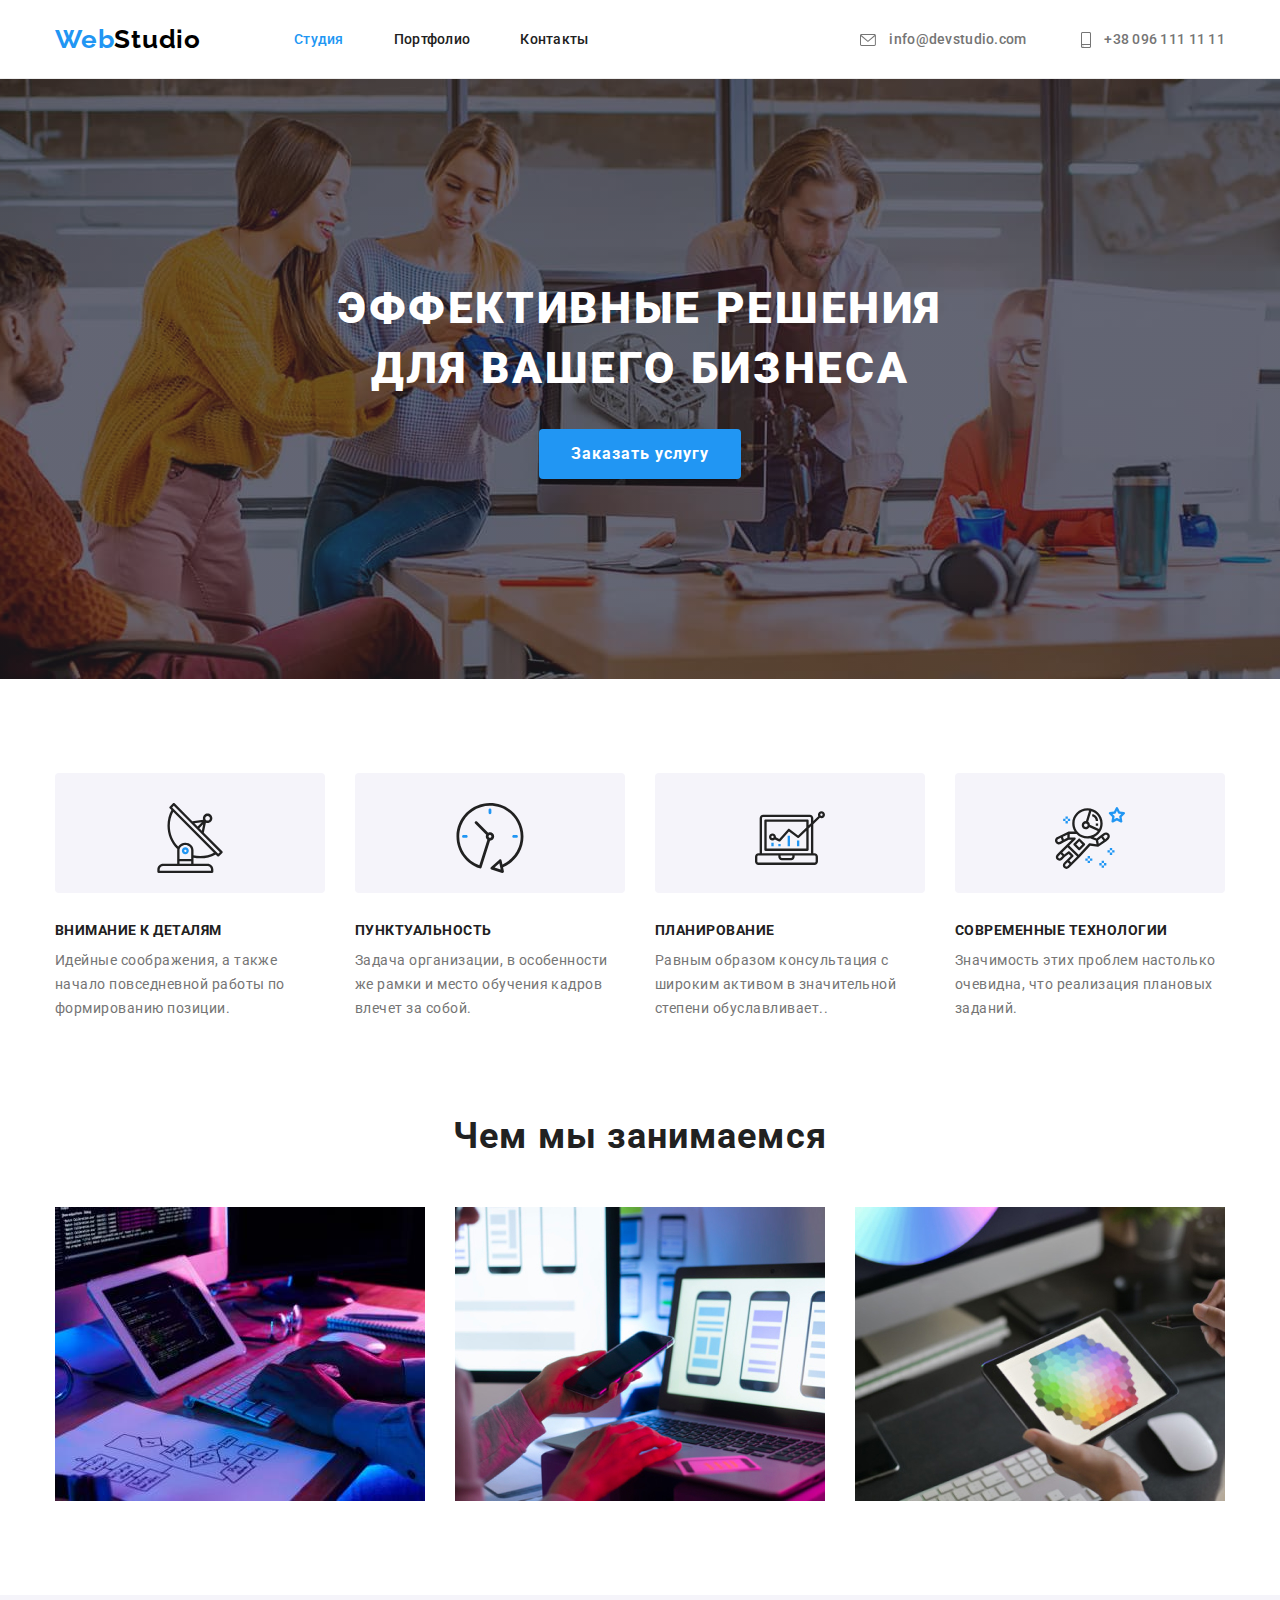
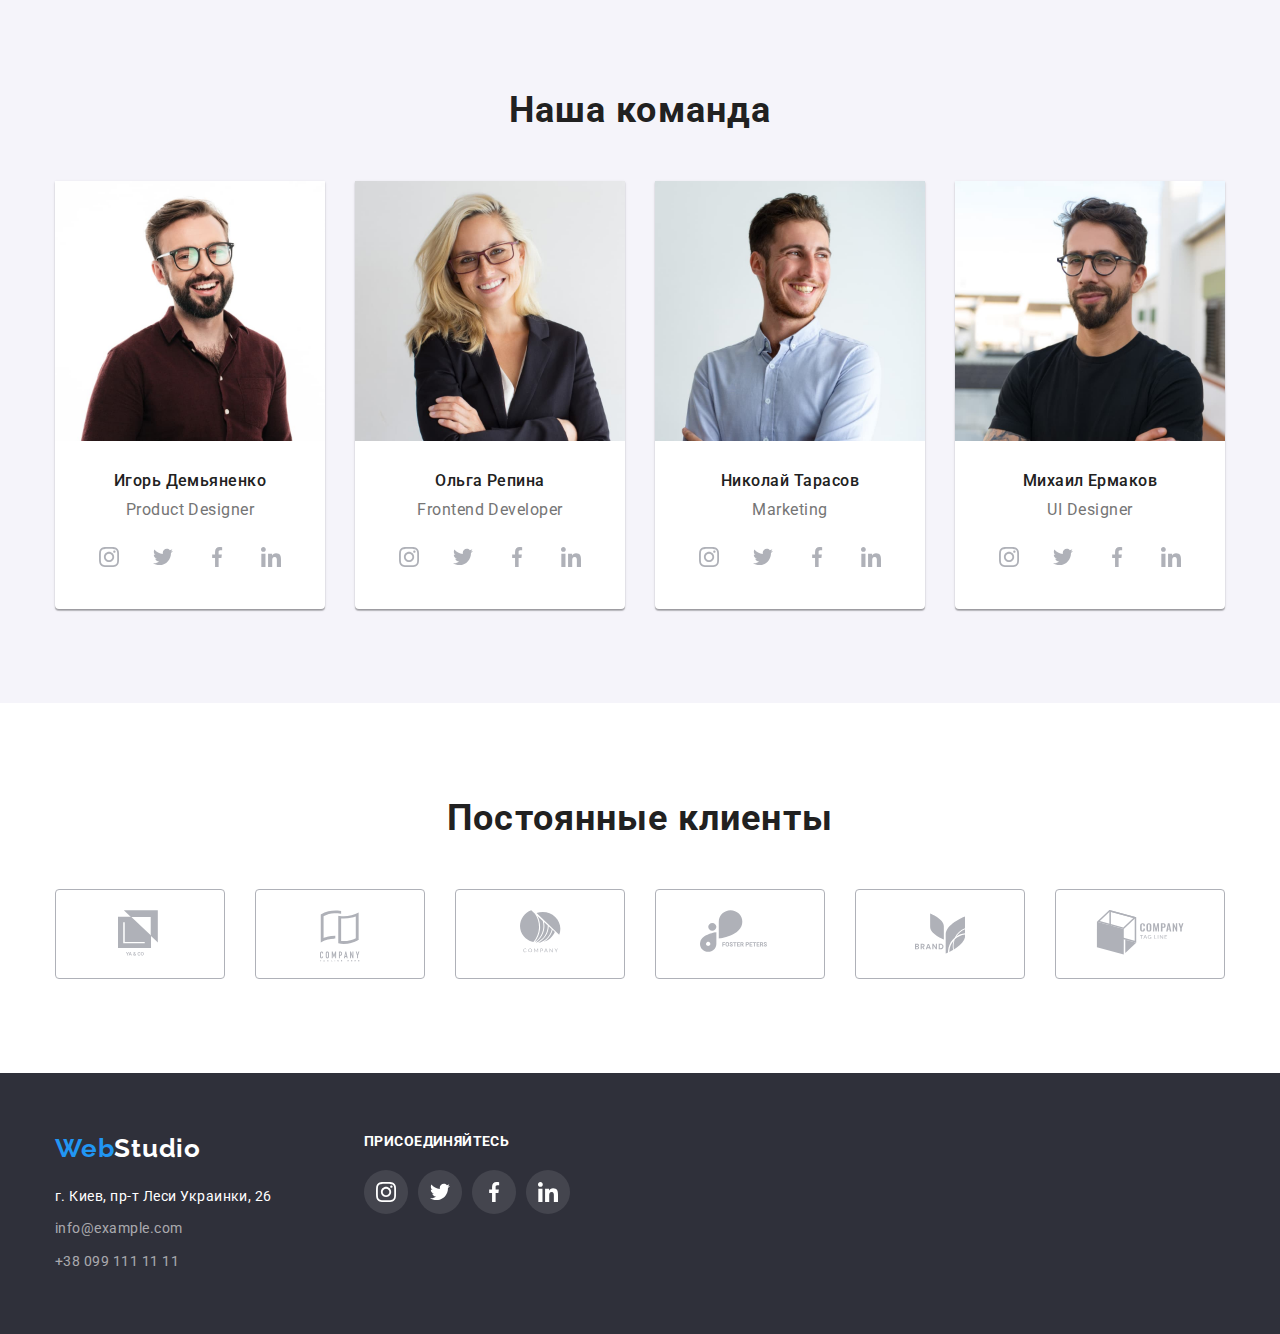
==== index.html @ de57fbbe "initial" ====
<!DOCTYPE html>
<html lang="ru">
<head>
    <meta charset="UTF-8">
    <meta http-equiv="X-UA-Compatible" content="IE=edge">
    <meta name="viewport" content="width=device-width, initial-scale=1.0">
    <title>WebStudio</title>
    <link rel="preconnect" href="https://fonts.gstatic.com">
    <link href="https://fonts.googleapis.com/css2?family=Raleway:wght@700&family=Roboto:wght@400;500;700;900&display=swap"
        rel="stylesheet">
    <link rel="stylesheet" href="https://cdnjs.cloudflare.com/ajax/libs/modern-normalize/1.0.0/modern-normalize.min.css">
    <link rel="stylesheet" href="./css/styles.css">
    
</head>
<body>
    <header class="header">
        <div class="main-nav container">
             <nav class="nav">
                <a href="./" class="logo"><span class="accent">Web</span>Studio</a>
                <ul class="navigation list">
                    <li class="item" ><a href="./" class="link current">Студия</a></li>
                    <li class="item" ><a href="./portfolio.html" class="link">Портфолио</a></li>
                    <li class="item" ><a href="#" class="link">Контакты</a></li>
                </ul>
            </nav>
            
            <div class="contacts-header">
                
                <a href="mailto:info@devstudio.com" class="link">
                    <svg class="icon" width="16" height="12">
                        <use href="./images/icons.svg#icon-envelope"></use>
                    </svg>
                                    
                   info@devstudio.com</a>
                <a href="tel:+380961111111" class="link">
                    <svg class="icon" width = "10" height = "16"><use href="./images/icons.svg#icon-smartphone"></use></svg>
                     +38 096 111 11 11</a>
            </div>
        </div>
        
        
    </header>
    <main>
        <!-- Секция hero -->
        <section class="section section-hero">
            
                <div class="hero-inner">
                    <h1 class="title">Эффективные решения для вашего бизнеса</h1>
                    <button type="button" class="button button-hero">Заказать услугу</button>
                </div>
            
            
        </section>

        <!-- Секция "чем мы занимаемся" -->
        <section class="section">
            <div class="container">
                <ul class="features list">
                    <li class="features-item">
                        <div class="features-icon-container">
                            <svg class="icon" width="70" height="70">
                                <use href="./images/icons.svg#icon-antenna"></use>
                            </svg>
                        </div>
                        <h3 class="features-title">Внимание к деталям</h3>
                        <p class="features-description">Идейные соображения, а также начало повседневной работы по формированию позиции.
                        </p>
                    </li>
                    <li class="features-item">
                        <div class="features-icon-container">
                            <svg class="icon" width="70" height="70">
                                <use href="./images/icons.svg#icon-clock"></use>
                            </svg>
                        </div>
                        <h3 class="features-title">Пунктуальность</h3>
                        <p class="features-description">Задача организации, в особенности же рамки и место обучения кадров влечет за
                            собой.</p>
                    </li>
                    <li class="features-item">
                        <div class="features-icon-container">
                            <svg class="icon" width="70" height="70">
                                <use href="./images/icons.svg#icon-diagram"></use>
                            </svg>
                        </div>
                        <h3 class="features-title">Планирование</h3>
                        <p class="features-description">Равным образом консультация с широким активом в значительной степени
                            обуславливает..</p>
                    </li>
                    <li class="features-item">
                        <div class="features-icon-container">
                            <svg class="icon" width="70" height="70">
                                <use href="./images/icons.svg#icon-astronaut"></use>
                            </svg>
                        </div>
                        <h3 class="features-title">Современные технологии</h3>
                        <p class="features-description">Значимость этих проблем настолько очевидна, что реализация плановых заданий.</p>
                    </li>
                </ul>
                <h2 class="section-title">Чем мы занимаемся</h2>
                <ul class="features-images list">
                    <li class="item"><img src="./images/about_img_01.jpg" alt="программирование" width="370"></li>
                    <li class="item"><img src="./images/about_img_02.jpg" alt="мобильные приложения" width="370"></li>
                    <li class="item"><img src="./images/about_img_03.jpg" alt="дизайн" width="370"></li>
                </ul>
            </div> <!-- /container -->
            
        </section>

        <!-- Наша команда -->
        <section class="section section-team">
            <div class="container">
                <h2 class="section-title">Наша команда</h2>
                <ul class="employee-cards list">
                    <li class="employee-cards-item">                 
                            <img src="./images/employee_demchenko_igor.jpg" alt="сотрудник Демченко Игорь" width="270">
                            <div class="employee-content">
                                <h3 class="employee-name">Игорь Демьяненко</h3>
                                <p class="employee-position">Product Designer</p>
                                <ul class="socilal-links list">
                                    <li class="social-links-item"><a href="" target="_blank" rel="noopenner noreferrer nofollow" class="social link">
                                        <svg class="icon" width="20" height="20">
                                            <use href="./images/icons.svg#icon-instagram"></use>
                                        </svg>
                                    </a></li>
                                    <li class="social-links-item"><a href="" target="_blank" rel="noopenner noreferrer nofollow" class="social link">
                                        <svg class="icon" width="20" height="20">
                                            <use href="./images/icons.svg#icon-twitter"></use>
                                        </svg>
                                    </a></li>
                                    <li class="social-links-item"><a href="" target="_blank" rel="noopenner noreferrer nofollow" class="social link">
                                        <svg class="icon" width="20" height="20">
                                            <use href="./images/icons.svg#icon-facebook"></use>
                                        </svg>
                                    </a></li>
                                    <li class="social-links-item"><a href="" target="_blank" rel="noopenner noreferrer nofollow" class="social link">
                                        <svg class="icon" width="20" height="20">
                                            <use href="./images/icons.svg#icon-linkedin"></use>
                                        </svg>
                                    </a></li>
                                </ul>
                            </div>
                            
                        
                       
                    </li>
                    <li class="employee-cards-item">
                        <img src="./images/employee_repina_olga.jpg" alt="сотрудник Ольга Репина" width="270">
                        <div class="employee-content">
                            <h3 class="employee-name">Ольга Репина</h3>
                            <p class="employee-position">Frontend Developer</p>
                            <ul class="socilal-links list">
                                <li class="social-links-item"><a href="" target="_blank" rel="noopenner noreferrer nofollow" class="social link">
                                        <svg class="icon" width="20" height="20">
                                            <use href="./images/icons.svg#icon-instagram"></use>
                                        </svg>
                                    </a></li>
                                <li class="social-links-item"><a href="" target="_blank" rel="noopenner noreferrer nofollow" class="social link">
                                        <svg class="icon" width="20" height="20">
                                            <use href="./images/icons.svg#icon-twitter"></use>
                                        </svg>
                                    </a></li>
                                <li class="social-links-item"><a href="" target="_blank" rel="noopenner noreferrer nofollow" class="social link">
                                        <svg class="icon" width="20" height="20">
                                            <use href="./images/icons.svg#icon-facebook"></use>
                                        </svg>
                                    </a></li>
                                <li class="social-links-item"><a href="" target="_blank" rel="noopenner noreferrer nofollow" class="social link">
                                        <svg class="icon" width="20" height="20">
                                            <use href="./images/icons.svg#icon-linkedin"></use>
                                        </svg>
                                    </a></li>
                            </ul>
                        </div>
                    </li>
                    <li class="employee-cards-item">
                        <img src="./images/employee_tarasov_nikolay.jpg" alt="сотрудник Николай Тарасов" width="270">
                        <div class="employee-content">
                            <h3 class="employee-name">Николай Тарасов</h3>
                            <p class="employee-position">Marketing</p>
                            <ul class="socilal-links list">
                                <li class="social-links-item"><a href="" target="_blank" rel="noopenner noreferrer nofollow" class="social link">
                                        <svg class="icon" width="20" height="20">
                                            <use href="./images/icons.svg#icon-instagram"></use>
                                        </svg>
                                    </a></li>
                                <li class="social-links-item"><a href="" target="_blank" rel="noopenner noreferrer nofollow" class="social link">
                                        <svg class="icon" width="20" height="20">
                                            <use href="./images/icons.svg#icon-twitter"></use>
                                        </svg>
                                    </a></li>
                                <li class="social-links-item"><a href="" target="_blank" rel="noopenner noreferrer nofollow" class="social link">
                                        <svg class="icon" width="20" height="20">
                                            <use href="./images/icons.svg#icon-facebook"></use>
                                        </svg>
                                    </a></li>
                                <li class="social-links-item"><a href="" target="_blank" rel="noopenner noreferrer nofollow" class="social link">
                                        <svg class="icon" width="20" height="20">
                                            <use href="./images/icons.svg#icon-linkedin"></use>
                                        </svg>
                                    </a></li>
                            </ul>
                        </div>
                    </li>
                    <li class="employee-cards-item">
                        <img src="./images/employee_ermakov_mihail.jpg" alt="сотрудник Михаил Ермаков" width="270">
                        <div class="employee-content">
                            <h3 class="employee-name">Михаил Ермаков</h3>
                            <p class="employee-position">UI Designer</p>
                            <ul class="socilal-links list">
                                <li class="social-links-item"><a href="" target="_blank" rel="noopenner noreferrer nofollow" class="social link">
                                        <svg class="icon" width="20" height="20">
                                            <use href="./images/icons.svg#icon-instagram"></use>
                                        </svg>
                                    </a></li>
                                <li class="social-links-item"><a href="" target="_blank" rel="noopenner noreferrer nofollow" class="social link">
                                        <svg class="icon" width="20" height="20">
                                            <use href="./images/icons.svg#icon-twitter"></use>
                                        </svg>
                                    </a></li>
                                <li class="social-links-item"><a href="" target="_blank" rel="noopenner noreferrer nofollow" class="social link">
                                        <svg class="icon" width="20" height="20">
                                            <use href="./images/icons.svg#icon-facebook"></use>
                                        </svg>
                                    </a></li>
                                <li class="social-links-item"><a href="" target="_blank" rel="noopenner noreferrer nofollow" class="social link">
                                        <svg class="icon" width="20" height="20">
                                            <use href="./images/icons.svg#icon-linkedin"></use>
                                        </svg>
                                    </a></li>
                            </ul>
                        </div>
                    </li>
                </ul>
            </div>
            
        </section>
        <!-- Постоянные клиенты -->
        <section class="section">
            <div class="container">
                <h2 class="section-title">Постоянные клиенты</h2>
                <ul class="clients list">
                    <li class="item"><a href="" target="_blank" rel="noopenner noreferrer nofollow" class="client-link link">
                        <svg class="icon" width="44" height="49">
                            <use href="./images/icons.svg#icon-logo-1"></use>
                        </svg>
                    </a>
                    </li>
                    <li class="item"><a href="" target="_blank" rel="noopenner noreferrer nofollow" class="client-link link">
                        <svg class="icon" width="40" height="52">
                            <use href="./images/icons.svg#icon-logo-2"></use>
                        </svg>
                    </a></li>
                    <li class="item"><a href="" target="_blank" rel="noopenner noreferrer nofollow" class="client-link link">
                        <svg class="icon" width="41" height="43">
                            <use href="./images/icons.svg#icon-logo-3"></use>
                        </svg>
                    </a></li>
                    <li class="item"><a href="" target="_blank" rel="noopenner noreferrer nofollow" class="client-link link">
                        <svg class="icon" width="80" height="43">
                            <use href="./images/icons.svg#icon-logo-4"></use>
                        </svg>
                    </a></li>
                    <li class="item"><a href="" target="_blank" rel="noopenner noreferrer nofollow" class="client-link link">
                        <svg class="icon" width="50" height="47">
                            <use href="./images/icons.svg#icon-logo-5 "></use>
                        </svg>
                    </a></li>
                    <li class="item"><a href="" target="_blank" rel="noopenner noreferrer nofollow" class="client-link link">
                        <svg class="icon" width="89" height="45">
                            <use href="./images/icons.svg#icon-logo-6"></use>
                        </svg>
                    </a></li>
                </ul>

            </div>
        </section>
    </main>
    <!-- Footer -->
    <footer class="footer">
        <div class="footer-container container">
            <div>
                <a href="./" class="logo inverse"><span class="accent">Web</span>Studio</a>
                <address class="address">
                    <a href="https://goo.gl/maps/Cqjtd7NMXMsjPBQS7" class="map-link" target="_blank"
                        rel="noopener norefferer nofollow">г. Киев, пр-т Леси Украинки, 26</a>
                    <ul class="address-items list">
                        <li><a href="mailto:info@example.com" class="link">info@example.com</a></li>
                        <li><a href="tel:+380991111111" class="link">+38 099 111 11 11</a></li>
                    </ul>                
                </address>
           </div>
           <div class="follow-footer">
               <p>присоединяйтесь</p>
            <ul class="socilal-links list">
                <li class="social-links-item"><a href="" target="_blank" rel="noopenner noreferrer nofollow" class="social link footer-link">
                        <svg class="icon" width="20" height="20">
                            <use href="./images/icons.svg#icon-instagram"></use>
                        </svg>
                    </a></li>
                <li class="social-links-item"><a href="" target="_blank" rel="noopenner noreferrer nofollow" class="social link footer-link">
                        <svg class="icon" width="20" height="20">
                            <use href="./images/icons.svg#icon-twitter"></use>
                        </svg>
                    </a></li>
                <li class="social-links-item"><a href="" target="_blank" rel="noopenner noreferrer nofollow" class="social link footer-link ">
                        <svg class="icon" width="20" height="20">
                            <use href="./images/icons.svg#icon-facebook"></use>
                        </svg>
                    </a></li>
                <li class="social-links-item"><a href="" target="_blank" rel="noopenner noreferrer nofollow" class="social link footer-link">
                        <svg class="icon" width="20" height="20">
                            <use href="./images/icons.svg#icon-linkedin"></use>
                        </svg>
                    </a></li>
            </ul>
           </div>
            
        </div>
        
    </footer>
</body>
</html>
---- css/styles.css ----
/* черный в заголовках #212121
текст параграф #757575
акцент #2196F3 */
:root {
  --text-color: #757575;
  --accent-color: #2196f3;
  --title-color: #212121;
  --light-bg-color: #f5f4fa;
  --dark-bg-color: #2f303a;
}
body {
  font-family: 'Roboto', sans-serif;
  font-style: normal;
  font-size: 16px;
  color: var(--text-color);
  letter-spacing: 0.03em;
}
h1,
h2,
h3,
h4,
h5,
h6,
p {
  margin: 0;
  padding: 0;
}
img{
  display: block;
  max-width: 100%;
  height: auto;
}

.visually-hidden {
  position: absolute !important;
  clip: rect(1px 1px 1px 1px);
  clip: rect(1px, 1px, 1px, 1px);
  padding: 0 !important;
  border: 0 !important;
  height: 1px !important;
  width: 1px !important;
  overflow: hidden;
}
.section {
  padding-top: 94px;
  padding-bottom: 94px;

  /* outline: 1px solid tomato; */
}
.container {
  width: 1200px;
  margin: 0 auto;
  padding-left: 15px;
  padding-right: 15px;
}
.list {
  list-style: none;
  margin: 0;
  padding: 0;
}
.link {
  text-decoration: none;
  color: inherit;
}
.icon {
  fill: currentColor;
  display: block;
}
.button {
  border: 0px;
  border-radius: 4px;
  padding: 6px 22px;
  font-family: 'Roboto', sans-serif;
  font-weight: 500;
  font-size: 16px;
  line-height: 1.62;
  color: var(--title-color);
  background-color: #f5f4fa;

  cursor: pointer;
}
.button.primary {
  color: #fff;
  background-color: var(--accent-color);
  box-shadow: 0px 3px 1px rgba(0, 0, 0, 0.1), 0px 1px 2px rgba(0, 0, 0, 0.08), 0px 2px 2px rgba(0, 0, 0, 0.12);
}

.button:hover,
.button:focus {
  color: #fff;
  background-color: var(--accent-color);
}

/* Header */
.header {
  border-bottom: 1px solid #ececec;
}
.nav {
  display: flex;
}
.logo {
  margin-right: 93px;
  font-family: 'Raleway', sans-serif;
  font-weight: 700;
  font-size: 26px;
  line-height: 1.19;
  letter-spacing: 0.03em;
  text-decoration: none;
  color: #000000;
}
.logo.inverse{
  color: #fff;
}

.logo .accent {
  color: var(--accent-color);
}
.main-nav {
  display: flex;
  justify-content: space-between;
  align-items: center;
}
.navigation,
.nav {
  display: flex;
  align-items: center;
}
.navigation .item:not(:last-child) {
  margin-right: 50px;
}

.navigation .link {
  display: block;
  padding-top: 32px;
  padding-bottom: 32px;

  font-weight: 500;
  font-size: 14px;
  line-height: 1;
  letter-spacing: 0.02em;
  color: var(--title-color);
}

.navigation .link:hover,
.navigation .link:focus,
.navigation .link.current {
  color: var(--accent-color);
}

.contacts-header .link {
  display: inline-block;
  font-weight: 500;
  font-size: 14px;
  line-height: 1.14;
  letter-spacing: 0.02em;
  text-decoration: none;
  color: var(--text-color);
}
.contacts-header {
  margin-left: auto;
}
.contacts-header .link:hover,
.contacts-header .link:focus {
  color: var(--accent-color);
}
.contacts-header .icon {
  margin-right: 10px;
  display: inline-block;
  vertical-align: middle;
  fill: currentColor;
    
}
.contacts-header .link + .link {
  margin-left: 50px;
}
/* section */
.section-title {
  font-weight: 700;
  font-size: 36px;
  line-height: 1.17;
  text-align: center;
  letter-spacing: 0.03em;
  color: var(--title-color);
  margin-bottom: 50px;
}
/* Hero */
.section-hero {
  margin-left: auto;
  margin-right: auto;
  padding-top: 200px;
  max-width: 1600px;
  height: 600px;
  background-image: linear-gradient(rgba(47, 48, 58, 0.4), rgba(47, 48, 58, 0.4)),
  url(../images/hero_background.jpg);
  
  background-position: center;
  background-repeat: no-repeat;
  background-size: cover;
  /* background-color: var(--dark-bg-color); */
}

.hero-inner {
  margin: 0 auto;
  max-width: 696px;
  text-align: center;
}
.section-hero .title {
  font-weight: 900;
  font-size: 44px;
  line-height: 1.36;
  text-align: center;
  letter-spacing: 0.06em;
  text-transform: uppercase;
  color: #fff;
  margin-bottom: 30px;
}

.button-hero {
  padding: 10px 32px;
  font-family: 'Roboto', sans-serif;
  font-weight: 700;
  font-size: 16px;
  line-height: 1.87;
  letter-spacing: 0.06em;
  color: #fff;
  background-color: var(--accent-color);
  box-shadow: 0px 4px 4px rgba(0, 0, 0, 0.15);
  cursor: pointer;
}
.button-hero:hover,
.button-hero:focus {
  background-color: #188ce8;
}

/* Секция "чем мы занимаемся" */
.features {
  display: flex;
  margin-bottom: 94px;
}
.features-item {
  flex-basis: calc((100% - 3 * 30px) / 3);
}
.features-item:not(:last-child) {
  margin-right: 30px;
}

.features-icon-container{
 padding-top: 30px;
 margin-bottom: 30px;
 width: 100%;
 height: 120px;
 text-align: center;
 background-position: center;
 background-color: var(--light-bg-color);
 border-radius: 4px;
}
.features-icon-container .icon{
  margin: 0 auto;
}
.features-title {
  margin-bottom: 10px;
  font-weight: 700;
  font-size: 14px;
  line-height: 1.14;
  text-transform: uppercase;
  color: var(--title-color);
}

.features-description {
  font-size: 14px;
  line-height: 1.71;
}

.features-images {
  display: flex;
}
.features-images .item {
  margin-right: 30px;
}
.features-images .item:nth-child(3n) {
  margin-right: 0px;
}

/* Наша команда */
.section-team {
  background-color: var(--light-bg-color);
}
.employee-cards {
  display: flex;
  justify-content: space-between;
}
.employee-cards-item {
  flex-basis: 270px;  
  text-align: center;
  background-color: #fff;
  box-shadow: 0px 1px 3px rgba(0, 0, 0, 0.12), 0px 1px 1px rgba(0, 0, 0, 0.14), 0px 2px 1px rgba(0, 0, 0, 0.2);
  border-radius: 0px 0px 4px 4px;

}
.employee-content{
  padding: 30px 32px;

}
.employee-name {
margin-bottom: 10px;
  font-weight: 500;
  font-size: 16px;
  line-height: 1.19;
  color: var(--title-color);
}
.employee-position {
  line-height: 1.19;
  margin-bottom: 16px;

}
.socilal-links {
  display: flex;
  
}
.social-links-item:not(:last-child){
  margin-right: 10px;
}
.social.link {
  display: block;
  padding: 12px;
  border-radius: 50%;
  color: #AFB1B8;
  background-color: #fff;
}
.social.link:hover,
.social.link:focus{
  color: #fff;
  background-color: var(--accent-color);

}
/* Clients */

.clients.list{
  display: flex;
  flex-wrap: wrap;
}
.clients .item {
  flex-basis: calc((100% - 6 * 30px) / 6);
}
.clients .item:not(:last-child){
  margin-right: 30px;
}
.client-link {
  
  display: block;
  width: 170px;
  height: 90px;
  padding-top: 20px;
  color: #AFB1B8;
  border-color: #AFB1B8;
  border: 1px solid #AFB1B8;
  border-radius: 4px;
}
.client-link:focus,
.client-link:hover{
  color: var(--accent-color);
  border-color: var(--accent-color);
}
.client-link .icon {
  margin: 0 auto;
}
/* footer */
.footer {
  background-color: var(--dark-bg-color);
  padding-top: 60px;
  padding-bottom: 60px;
}
.footer-container{
display: flex;
}


.map-link {
  font-size: 14px;
  line-height: 24px;
  color: #fff;
  text-decoration: none;
}
.map-link:hover,
.map-link:focus {
  color: var(--accent-color);
}
.address {
  margin-top: 20px;
  font-style: normal;
}
.address-items>li {
  margin-top: 9px;
}
.address-items .link {
  font-size: 14px;
  line-height: 1.71;
  color: rgba(255, 255, 255, 0.6);
}
.address-items .link:hover,
.address-items .link:focus {
  color: var(--accent-color);
}

.follow-footer{
  margin-left: 70px;
  font-weight: 700;
  font-size: 14px;
  line-height: 1.17;
  letter-spacing: 0.03em;

  color: #fff;
  text-transform: uppercase;
}
.follow-footer > p{
  margin-bottom: 20px;
}

.social.link.footer-link {
 
  color: #fff;
  background-color: rgba(255, 255, 255, 0.1);
}
.social.link.footer-link:hover,
.social.link.footer-link:focus{
  color: #fff;
  background-color: var(--accent-color);
}
/* Portfolio */

.portfolio-filter {
  display: flex;
  justify-content: center;
  margin-bottom: 56px;  
}
.portfolio-filter .item + .item {
  margin-left: 8px;
}
.portfolio-link:hover,
.portfolio-link:focus {
  box-shadow: 0px 1px 1px rgba(0, 0, 0, 0.12), 0px 4px 4px rgba(0, 0, 0, 0.06), 1px 4px 6px rgba(0, 0, 0, 0.16);

}
.portfolio-cards {
  display: flex;
  flex-wrap: wrap;
  margin-left: -30px;
  margin-top: -30px;

  
}
.portfolio-cards .item {
  width: calc((100% - 90px) / 3);
  margin-left: 30px;
  margin-top: 30px;  
}
.portfolio-cards .link {
  display: block;
}

.portfolio-cards img {
  display: block;
  max-width: 100%;
  height: auto;
} 
.portfolio-cards .content {
  padding: 20px 24px;
  
  border-right: 1px solid #eeeeee;
  border-bottom: 1px solid #eeeeee;
  border-left: 1px solid #eeeeee;
}
.portfolio-cards .title {
  font-weight: 700;
  font-size: 18px;
  line-height: 2;
  color: var(--title-color);
  margin-bottom: 4px;
}

.portfolio-cards .decription {
  font-size: 16px;
  line-height: 1.87;
}
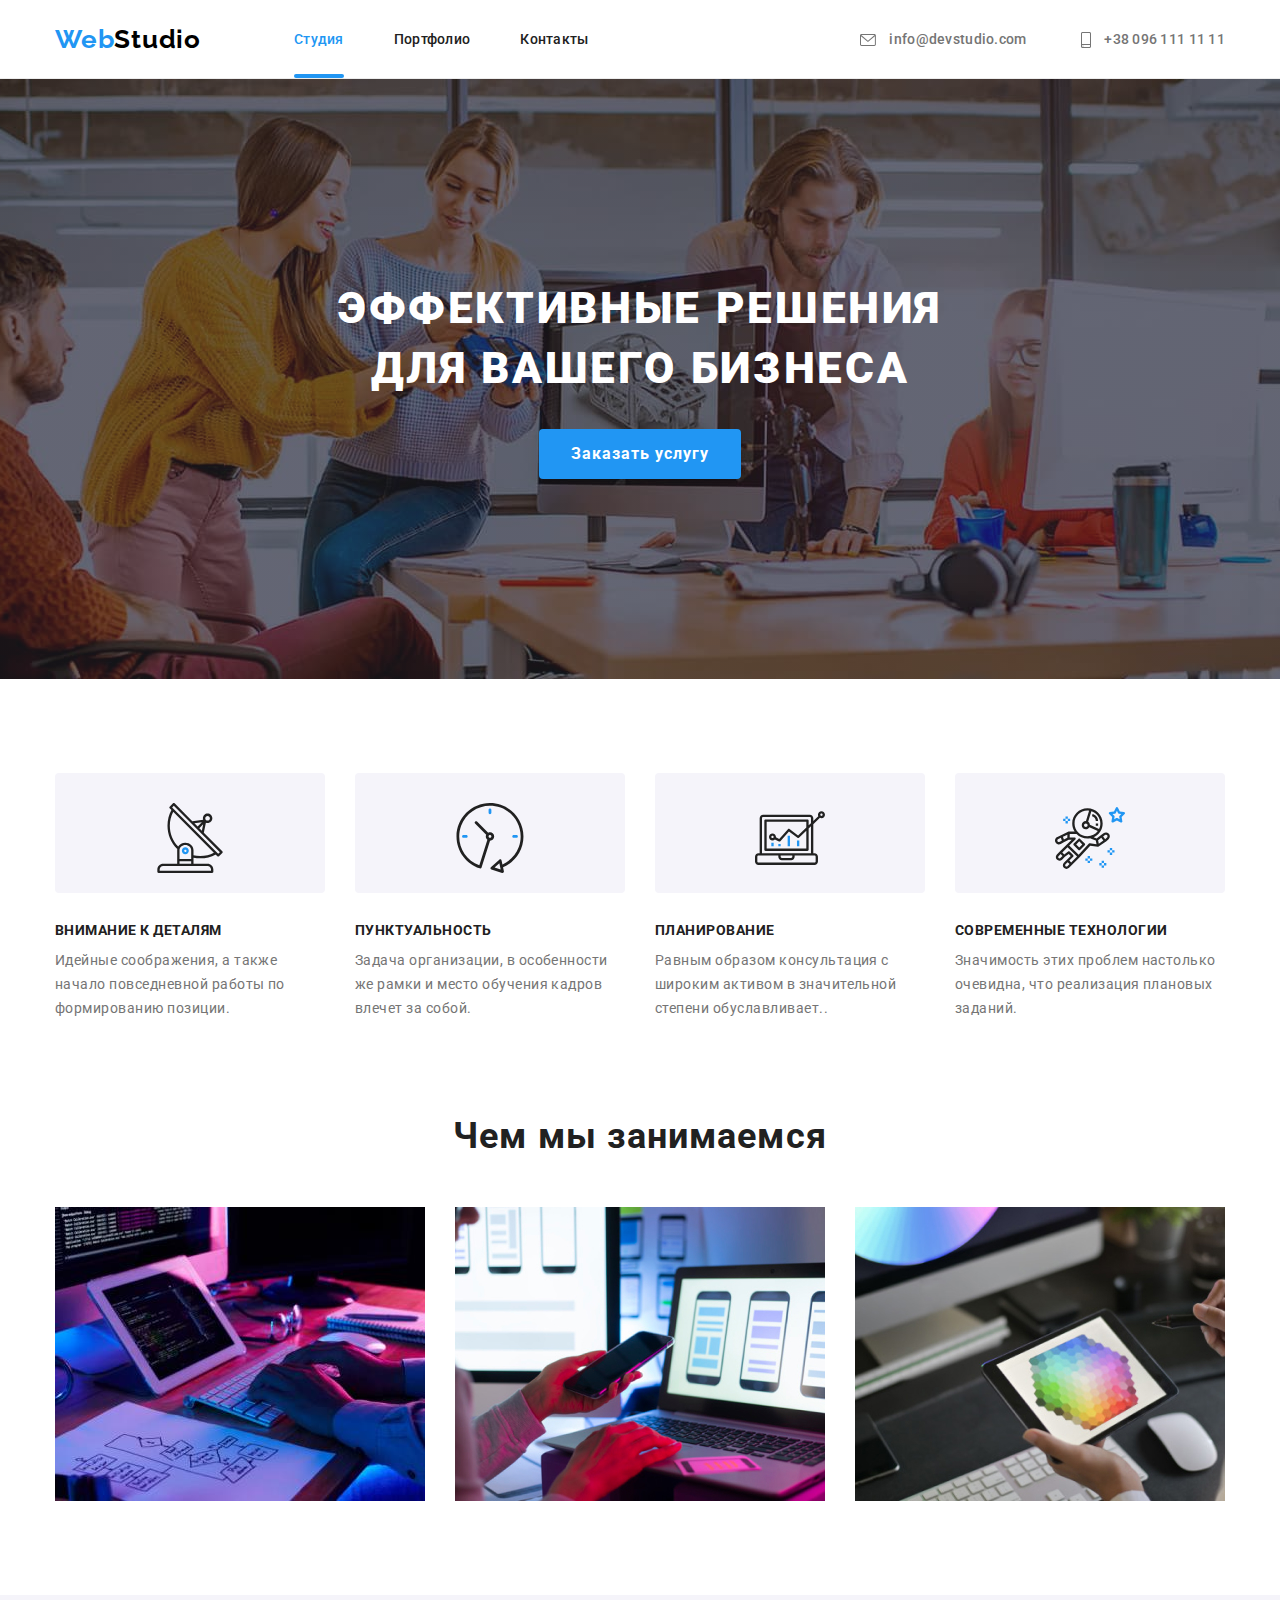
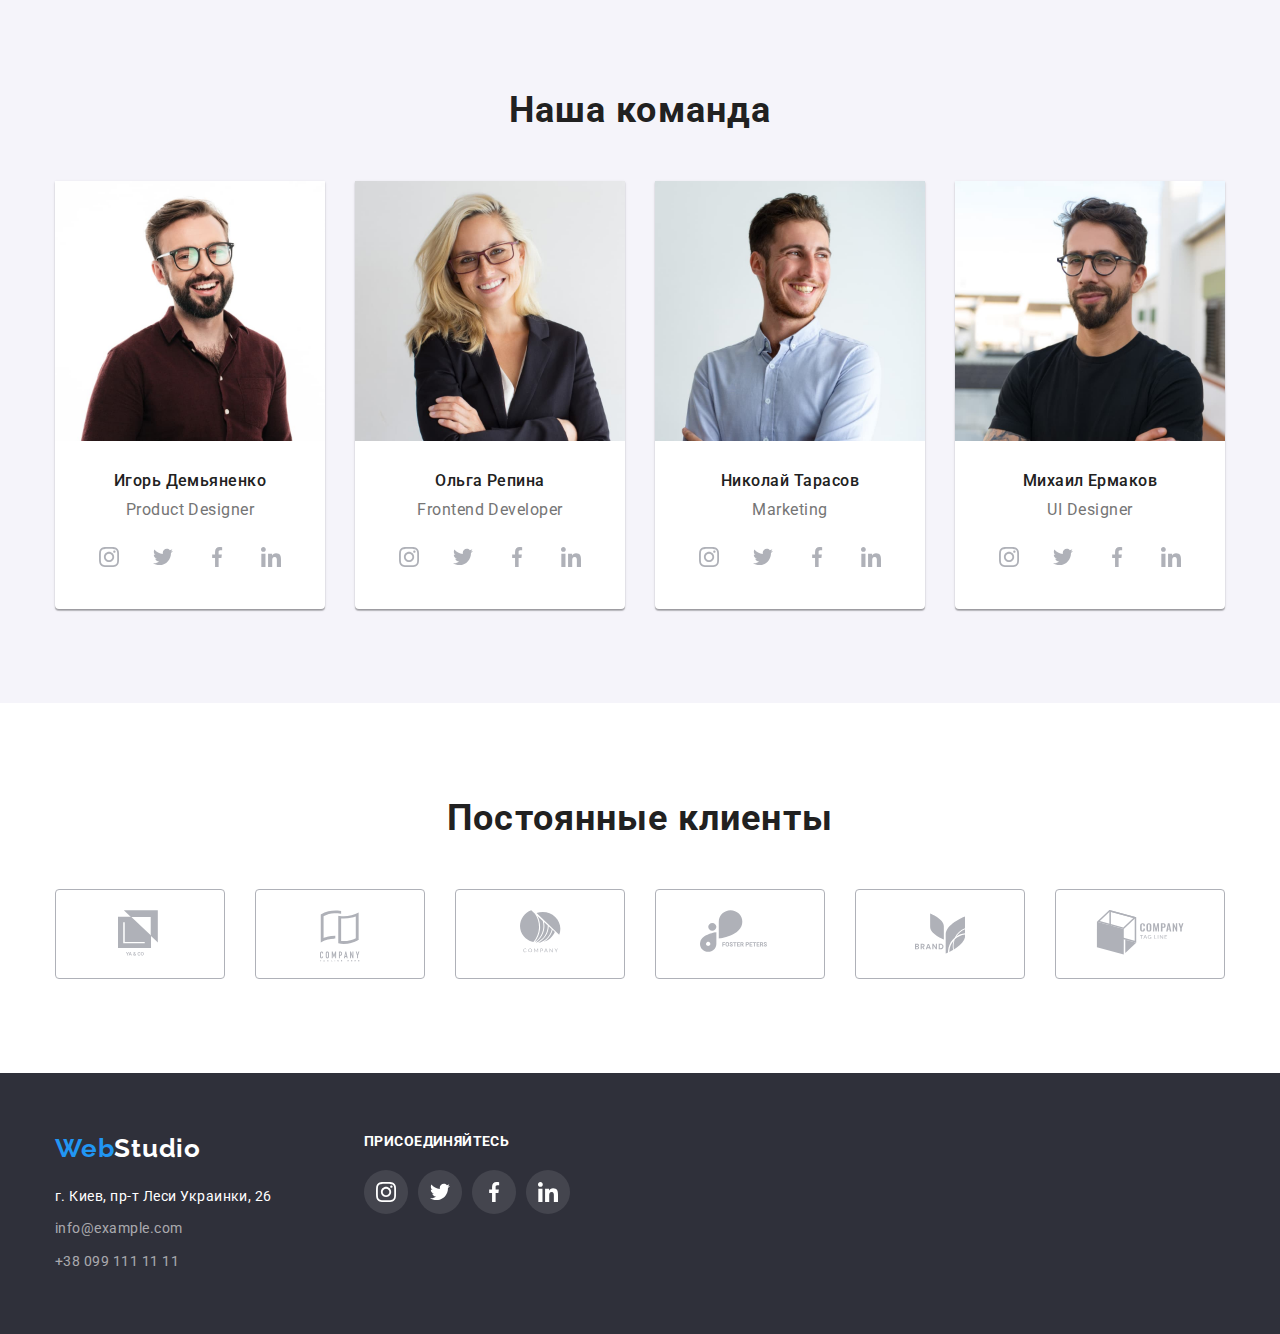
==== commit e7f81933: "добавляет transition" ====
--- a/index.html
+++ b/index.html
@@ -18,9 +18,9 @@
              <nav class="nav">
                 <a href="./" class="logo"><span class="accent">Web</span>Studio</a>
                 <ul class="navigation list">
-                    <li class="item" ><a href="./" class="link current">Студия</a></li>
-                    <li class="item" ><a href="./portfolio.html" class="link">Портфолио</a></li>
-                    <li class="item" ><a href="#" class="link">Контакты</a></li>
+                    <li class="item" ><a href="./" class="navigation-link link current">Студия</a></li>
+                    <li class="item" ><a href="./portfolio.html" class="navigation-link link">Портфолио</a></li>
+                    <li class="item" ><a href="#" class="navigation-link link">Контакты</a></li>
                 </ul>
             </nav>
             
@@ -98,9 +98,9 @@
                 </ul>
                 <h2 class="section-title">Чем мы занимаемся</h2>
                 <ul class="features-images list">
-                    <li class="item"><img src="./images/about_img_01.jpg" alt="программирование" width="370"></li>
-                    <li class="item"><img src="./images/about_img_02.jpg" alt="мобильные приложения" width="370"></li>
-                    <li class="item"><img src="./images/about_img_03.jpg" alt="дизайн" width="370"></li>
+                    <li class="item"><div class="thumb"><img src="./images/about_img_01.jpg" alt="программирование" width="370"></div></li>
+                    <li class="item"><div class="thumb"><img src="./images/about_img_02.jpg" alt="мобильные приложения" width="370"></div></li>
+                    <li class="item"><div class="thumb"><img src="./images/about_img_03.jpg" alt="дизайн" width="370"></div></li>
                 </ul>
             </div> <!-- /container -->
             
--- a/css/styles.css
+++ b/css/styles.css
@@ -25,7 +25,7 @@
   margin: 0;
   padding: 0;
 }
-img{
+img {
   display: block;
   max-width: 100%;
   height: auto;
@@ -44,8 +44,6 @@
 .section {
   padding-top: 94px;
   padding-bottom: 94px;
-
-  /* outline: 1px solid tomato; */
 }
 .container {
   width: 1200px;
@@ -78,11 +76,15 @@
   background-color: #f5f4fa;
 
   cursor: pointer;
+
+  transition: color 250ms cubic-bezier(0.4, 0, 0.2, 1);
+  transition: background-color 250ms cubic-bezier(0.4, 0, 0.2, 1);
 }
 .button.primary {
   color: #fff;
   background-color: var(--accent-color);
-  box-shadow: 0px 3px 1px rgba(0, 0, 0, 0.1), 0px 1px 2px rgba(0, 0, 0, 0.08), 0px 2px 2px rgba(0, 0, 0, 0.12);
+  box-shadow: 0px 3px 1px rgba(0, 0, 0, 0.1), 0px 1px 2px rgba(0, 0, 0, 0.08),
+    0px 2px 2px rgba(0, 0, 0, 0.12);
 }
 
 .button:hover,
@@ -108,7 +110,7 @@
   text-decoration: none;
   color: #000000;
 }
-.logo.inverse{
+.logo.inverse {
   color: #fff;
 }
 
@@ -129,7 +131,9 @@
   margin-right: 50px;
 }
 
-.navigation .link {
+.navigation-link {
+  position: relative;
+
   display: block;
   padding-top: 32px;
   padding-bottom: 32px;
@@ -139,12 +143,27 @@
   line-height: 1;
   letter-spacing: 0.02em;
   color: var(--title-color);
-}
-
-.navigation .link:hover,
-.navigation .link:focus,
-.navigation .link.current {
+  transition: color 250ms cubic-bezier(0.4, 0, 0.2, 1);
+}
+
+.navigation-link:hover,
+.navigation-link:focus,
+.navigation-link.current {
   color: var(--accent-color);
+}
+.navigation-link::after {
+  display: none;
+  content: '';
+  position: absolute;
+  bottom: 0;
+  left: 0;
+  width: 100%;
+  height: 4px;
+  border-radius: 4px;
+  background-color: var(--accent-color);
+}
+.current.navigation-link::after {
+  display: block;
 }
 
 .contacts-header .link {
@@ -155,6 +174,8 @@
   letter-spacing: 0.02em;
   text-decoration: none;
   color: var(--text-color);
+
+  transition: color 250ms cubic-bezier(0.4, 0, 0.2, 1);
 }
 .contacts-header {
   margin-left: auto;
@@ -168,7 +189,6 @@
   display: inline-block;
   vertical-align: middle;
   fill: currentColor;
-    
 }
 .contacts-header .link + .link {
   margin-left: 50px;
@@ -190,9 +210,12 @@
   padding-top: 200px;
   max-width: 1600px;
   height: 600px;
-  background-image: linear-gradient(rgba(47, 48, 58, 0.4), rgba(47, 48, 58, 0.4)),
-  url(../images/hero_background.jpg);
-  
+  background-image: linear-gradient(
+      rgba(47, 48, 58, 0.4),
+      rgba(47, 48, 58, 0.4)
+    ),
+    url(../images/hero_background.jpg);
+
   background-position: center;
   background-repeat: no-repeat;
   background-size: cover;
@@ -226,6 +249,8 @@
   background-color: var(--accent-color);
   box-shadow: 0px 4px 4px rgba(0, 0, 0, 0.15);
   cursor: pointer;
+
+  transition: background-color 250ms cubic-bezier(0.4, 0, 0.2, 1);
 }
 .button-hero:hover,
 .button-hero:focus {
@@ -244,17 +269,17 @@
   margin-right: 30px;
 }
 
-.features-icon-container{
- padding-top: 30px;
- margin-bottom: 30px;
- width: 100%;
- height: 120px;
- text-align: center;
- background-position: center;
- background-color: var(--light-bg-color);
- border-radius: 4px;
-}
-.features-icon-container .icon{
+.features-icon-container {
+  padding-top: 30px;
+  margin-bottom: 30px;
+  width: 100%;
+  height: 120px;
+  text-align: center;
+  background-position: center;
+  background-color: var(--light-bg-color);
+  border-radius: 4px;
+}
+.features-icon-container .icon {
   margin: 0 auto;
 }
 .features-title {
@@ -290,19 +315,18 @@
   justify-content: space-between;
 }
 .employee-cards-item {
-  flex-basis: 270px;  
+  flex-basis: 270px;
   text-align: center;
   background-color: #fff;
-  box-shadow: 0px 1px 3px rgba(0, 0, 0, 0.12), 0px 1px 1px rgba(0, 0, 0, 0.14), 0px 2px 1px rgba(0, 0, 0, 0.2);
+  box-shadow: 0px 1px 3px rgba(0, 0, 0, 0.12), 0px 1px 1px rgba(0, 0, 0, 0.14),
+    0px 2px 1px rgba(0, 0, 0, 0.2);
   border-radius: 0px 0px 4px 4px;
-
-}
-.employee-content{
+}
+.employee-content {
   padding: 30px 32px;
-
 }
 .employee-name {
-margin-bottom: 10px;
+  margin-bottom: 10px;
   font-weight: 500;
   font-size: 16px;
   line-height: 1.19;
@@ -311,53 +335,54 @@
 .employee-position {
   line-height: 1.19;
   margin-bottom: 16px;
-
 }
 .socilal-links {
   display: flex;
-  
-}
-.social-links-item:not(:last-child){
+}
+.social-links-item:not(:last-child) {
   margin-right: 10px;
 }
 .social.link {
   display: block;
   padding: 12px;
   border-radius: 50%;
-  color: #AFB1B8;
+  color: #afb1b8;
   background-color: #fff;
+  transition: background-color 250ms cubic-bezier(0.4, 0, 0.2, 1);
+  transition: color 250ms cubic-bezier(0.4, 0, 0.2, 1);
 }
 .social.link:hover,
-.social.link:focus{
+.social.link:focus {
   color: #fff;
   background-color: var(--accent-color);
-
 }
 /* Clients */
 
-.clients.list{
+.clients.list {
   display: flex;
   flex-wrap: wrap;
 }
 .clients .item {
   flex-basis: calc((100% - 6 * 30px) / 6);
 }
-.clients .item:not(:last-child){
+.clients .item:not(:last-child) {
   margin-right: 30px;
 }
 .client-link {
-  
   display: block;
   width: 170px;
   height: 90px;
   padding-top: 20px;
-  color: #AFB1B8;
-  border-color: #AFB1B8;
-  border: 1px solid #AFB1B8;
+  color: #afb1b8;
+  border-color: #afb1b8;
+  border: 1px solid #afb1b8;
   border-radius: 4px;
+
+  transition: border-color 250ms cubic-bezier(0.4, 0, 0.2, 1);
+  transition: color 250ms cubic-bezier(0.4, 0, 0.2, 1);
 }
 .client-link:focus,
-.client-link:hover{
+.client-link:hover {
   color: var(--accent-color);
   border-color: var(--accent-color);
 }
@@ -370,16 +395,17 @@
   padding-top: 60px;
   padding-bottom: 60px;
 }
-.footer-container{
-display: flex;
-}
-
+.footer-container {
+  display: flex;
+}
 
 .map-link {
   font-size: 14px;
   line-height: 24px;
   color: #fff;
   text-decoration: none;
+
+  transition: color 250ms cubic-bezier(0.4, 0, 0.2, 1);
 }
 .map-link:hover,
 .map-link:focus {
@@ -389,20 +415,22 @@
   margin-top: 20px;
   font-style: normal;
 }
-.address-items>li {
+.address-items > li {
   margin-top: 9px;
 }
 .address-items .link {
   font-size: 14px;
   line-height: 1.71;
   color: rgba(255, 255, 255, 0.6);
+
+  transition: color 250ms cubic-bezier(0.4, 0, 0.2, 1);
 }
 .address-items .link:hover,
 .address-items .link:focus {
   color: var(--accent-color);
 }
 
-.follow-footer{
+.follow-footer {
   margin-left: 70px;
   font-weight: 700;
   font-size: 14px;
@@ -412,17 +440,18 @@
   color: #fff;
   text-transform: uppercase;
 }
-.follow-footer > p{
+.follow-footer > p {
   margin-bottom: 20px;
 }
 
 .social.link.footer-link {
- 
   color: #fff;
   background-color: rgba(255, 255, 255, 0.1);
+
+  transition: background-color 250ms cubic-bezier(0.4, 0, 0.2, 1);
 }
 .social.link.footer-link:hover,
-.social.link.footer-link:focus{
+.social.link.footer-link:focus {
   color: #fff;
   background-color: var(--accent-color);
 }
@@ -431,28 +460,30 @@
 .portfolio-filter {
   display: flex;
   justify-content: center;
-  margin-bottom: 56px;  
+  margin-bottom: 56px;
 }
 .portfolio-filter .item + .item {
   margin-left: 8px;
 }
+.portfolio-link {
+  transition: box-shadow 250ms cubic-bezier(0.4, 0, 0.2, 1);
+}
+
 .portfolio-link:hover,
 .portfolio-link:focus {
-  box-shadow: 0px 1px 1px rgba(0, 0, 0, 0.12), 0px 4px 4px rgba(0, 0, 0, 0.06), 1px 4px 6px rgba(0, 0, 0, 0.16);
-
+  box-shadow: 0px 1px 1px rgba(0, 0, 0, 0.12), 0px 4px 4px rgba(0, 0, 0, 0.06),
+    1px 4px 6px rgba(0, 0, 0, 0.16);
 }
 .portfolio-cards {
   display: flex;
   flex-wrap: wrap;
   margin-left: -30px;
   margin-top: -30px;
-
-  
 }
 .portfolio-cards .item {
   width: calc((100% - 90px) / 3);
   margin-left: 30px;
-  margin-top: 30px;  
+  margin-top: 30px;
 }
 .portfolio-cards .link {
   display: block;
@@ -462,10 +493,10 @@
   display: block;
   max-width: 100%;
   height: auto;
-} 
+}
 .portfolio-cards .content {
   padding: 20px 24px;
-  
+
   border-right: 1px solid #eeeeee;
   border-bottom: 1px solid #eeeeee;
   border-left: 1px solid #eeeeee;
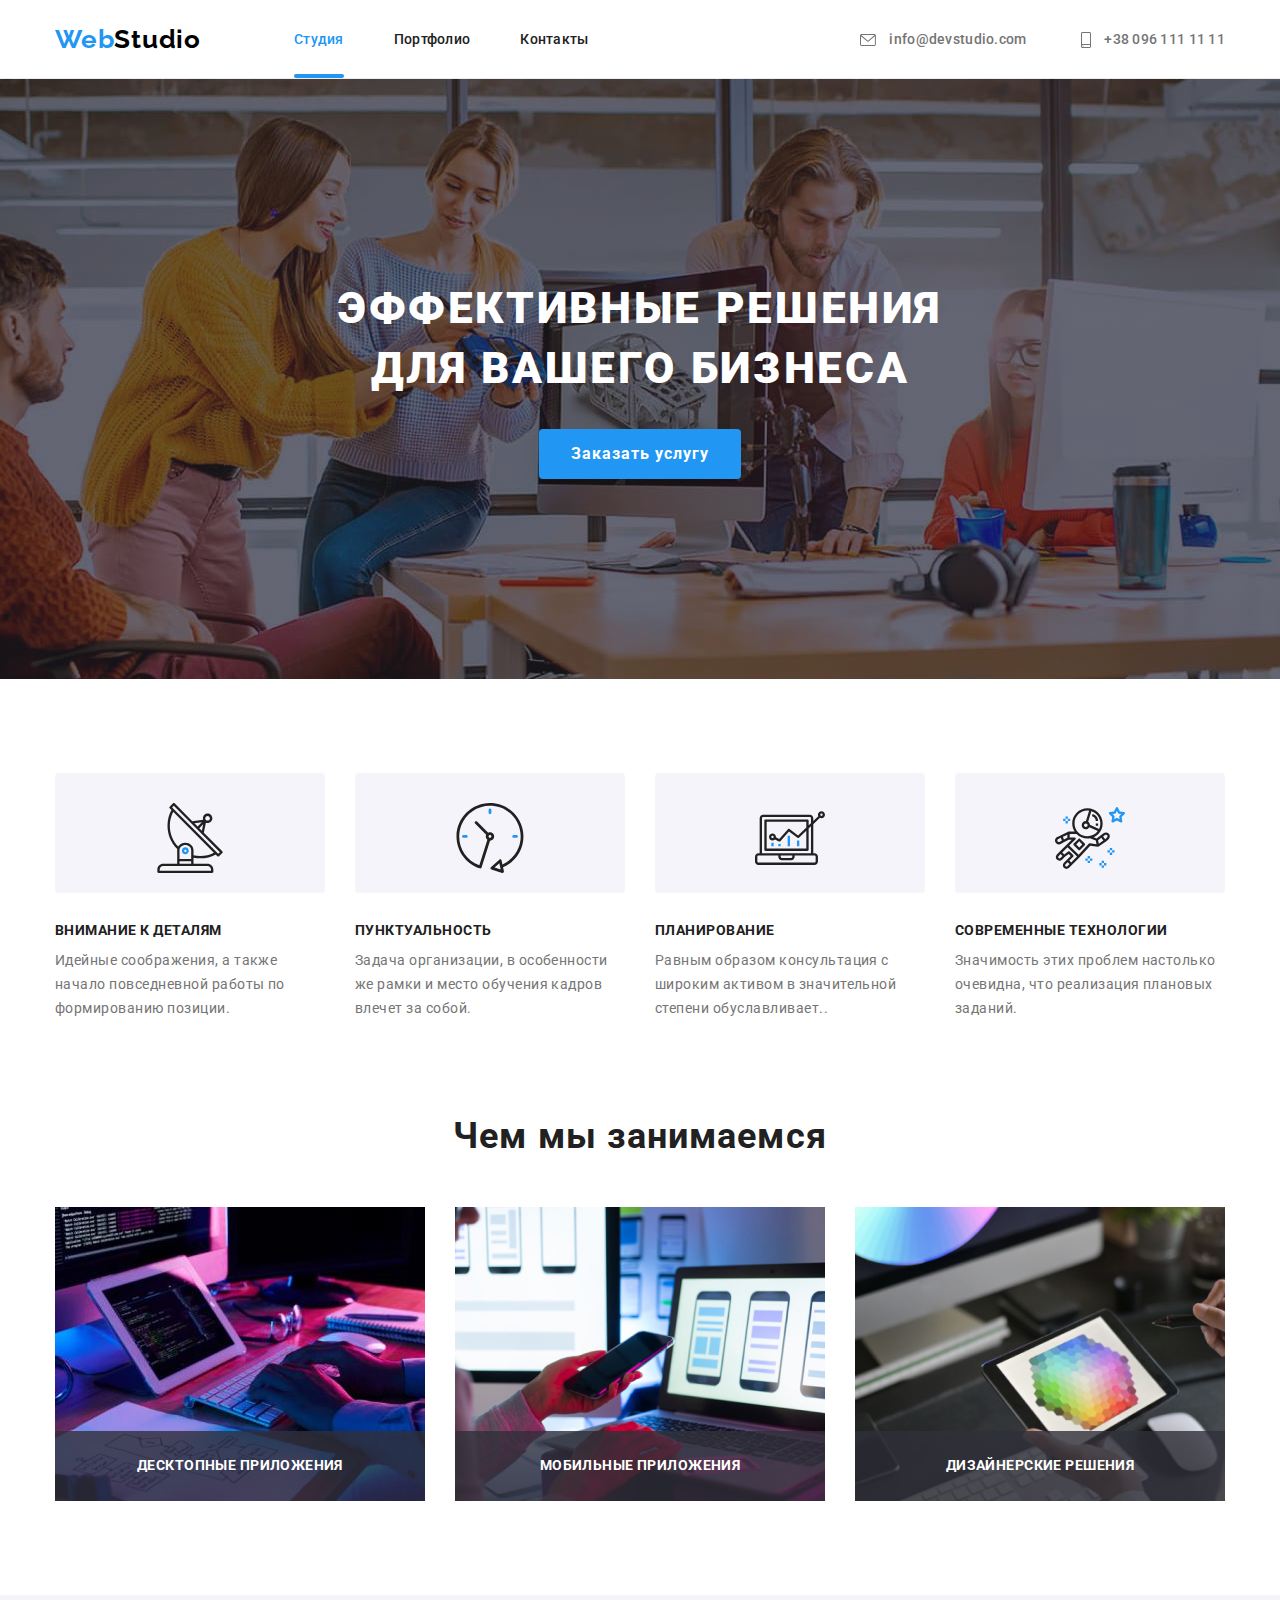
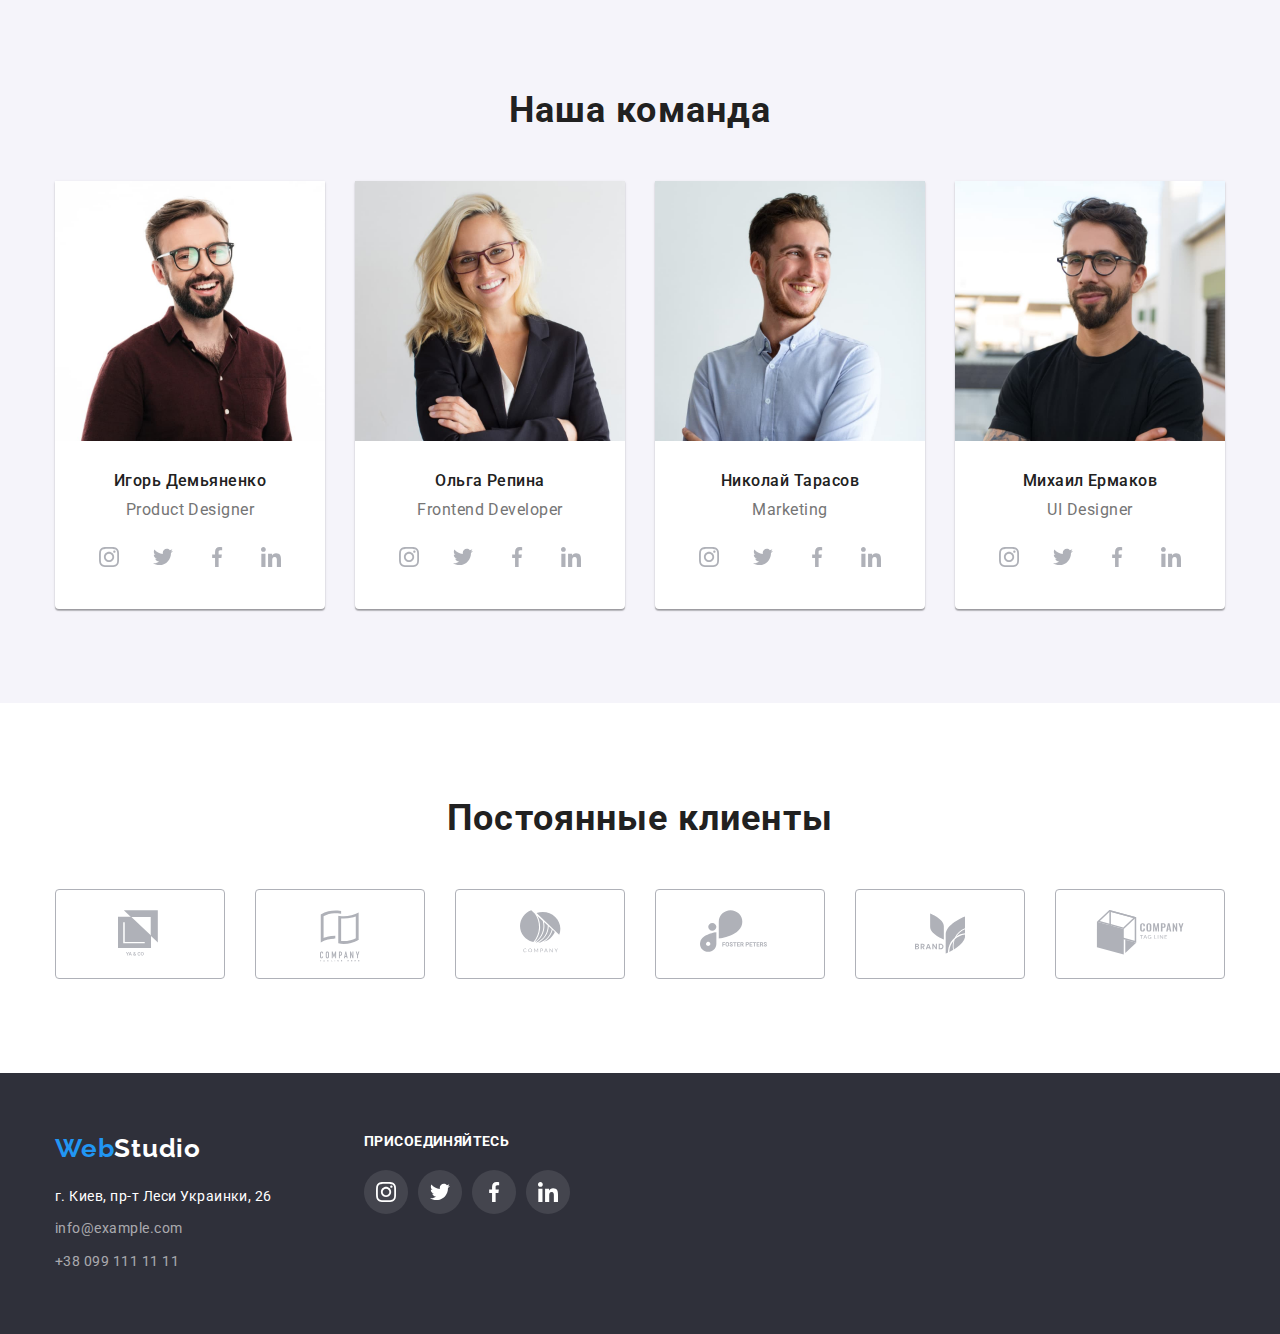
==== commit 0358f6cb: "исправляет transition" ====
--- a/index.html
+++ b/index.html
@@ -98,9 +98,18 @@
                 </ul>
                 <h2 class="section-title">Чем мы занимаемся</h2>
                 <ul class="features-images list">
-                    <li class="item"><div class="thumb"><img src="./images/about_img_01.jpg" alt="программирование" width="370"></div></li>
-                    <li class="item"><div class="thumb"><img src="./images/about_img_02.jpg" alt="мобильные приложения" width="370"></div></li>
-                    <li class="item"><div class="thumb"><img src="./images/about_img_03.jpg" alt="дизайн" width="370"></div></li>
+                    <li class="item"><div class="features-thumb"><img src="./images/about_img_01.jpg" alt="программирование" width="370">
+                    <p class="features-thumb-lable">Десктопные приложения</p>
+                    </div>
+                </li>
+                    <li class="item"><div class="features-thumb"><img src="./images/about_img_02.jpg" alt="мобильные приложения" width="370">
+                    <p class="features-thumb-lable">Мобильные приложения</p>
+                    </div>
+                </li>
+                    <li class="item"><div class="features-thumb"><img src="./images/about_img_03.jpg" alt="дизайн" width="370">
+                    <p class="features-thumb-lable">Дизайнерские решения</p>
+                    </div>
+                </li>
                 </ul>
             </div> <!-- /container -->
             
--- a/css/styles.css
+++ b/css/styles.css
@@ -305,7 +305,36 @@
 .features-images .item:nth-child(3n) {
   margin-right: 0px;
 }
-
+.features-thumb {
+  position: relative;
+}
+
+.features-thumb::after {
+  display: inline-block;
+  content: '';
+  position: absolute;
+  bottom: 0;
+  left: 0;
+  width: 100%;
+  height: 70px;
+  background-color: rgba(47, 48, 58, 0.8);
+}
+.features-thumb-lable {
+  position: absolute;
+  width: 100%;
+  bottom: 27px;
+  left: 50%;
+  z-index: 2;
+  transform: translateX(-50%);
+  font-weight: 700;
+  font-size: 14px;
+  line-height: 1.14;
+  text-align: center;
+  letter-spacing: 0.03em;
+
+  text-transform: uppercase;
+  color: #fff;
+}
 /* Наша команда */
 .section-team {
   background-color: var(--light-bg-color);
@@ -348,8 +377,10 @@
   border-radius: 50%;
   color: #afb1b8;
   background-color: #fff;
-  transition: background-color 250ms cubic-bezier(0.4, 0, 0.2, 1);
-  transition: color 250ms cubic-bezier(0.4, 0, 0.2, 1);
+
+  transition-property: background-color, color;
+  transition-duration: 250ms;
+  transition-timing-function: cubic-bezier(0.4, 0, 0.2, 1);
 }
 .social.link:hover,
 .social.link:focus {
@@ -378,8 +409,9 @@
   border: 1px solid #afb1b8;
   border-radius: 4px;
 
-  transition: border-color 250ms cubic-bezier(0.4, 0, 0.2, 1);
-  transition: color 250ms cubic-bezier(0.4, 0, 0.2, 1);
+  transition-property: border-color, color;
+  transition-duration: 250ms;
+  transition-timing-function: cubic-bezier(0.4, 0, 0.2, 1);
 }
 .client-link:focus,
 .client-link:hover {
@@ -452,7 +484,6 @@
 }
 .social.link.footer-link:hover,
 .social.link.footer-link:focus {
-  color: #fff;
   background-color: var(--accent-color);
 }
 /* Portfolio */
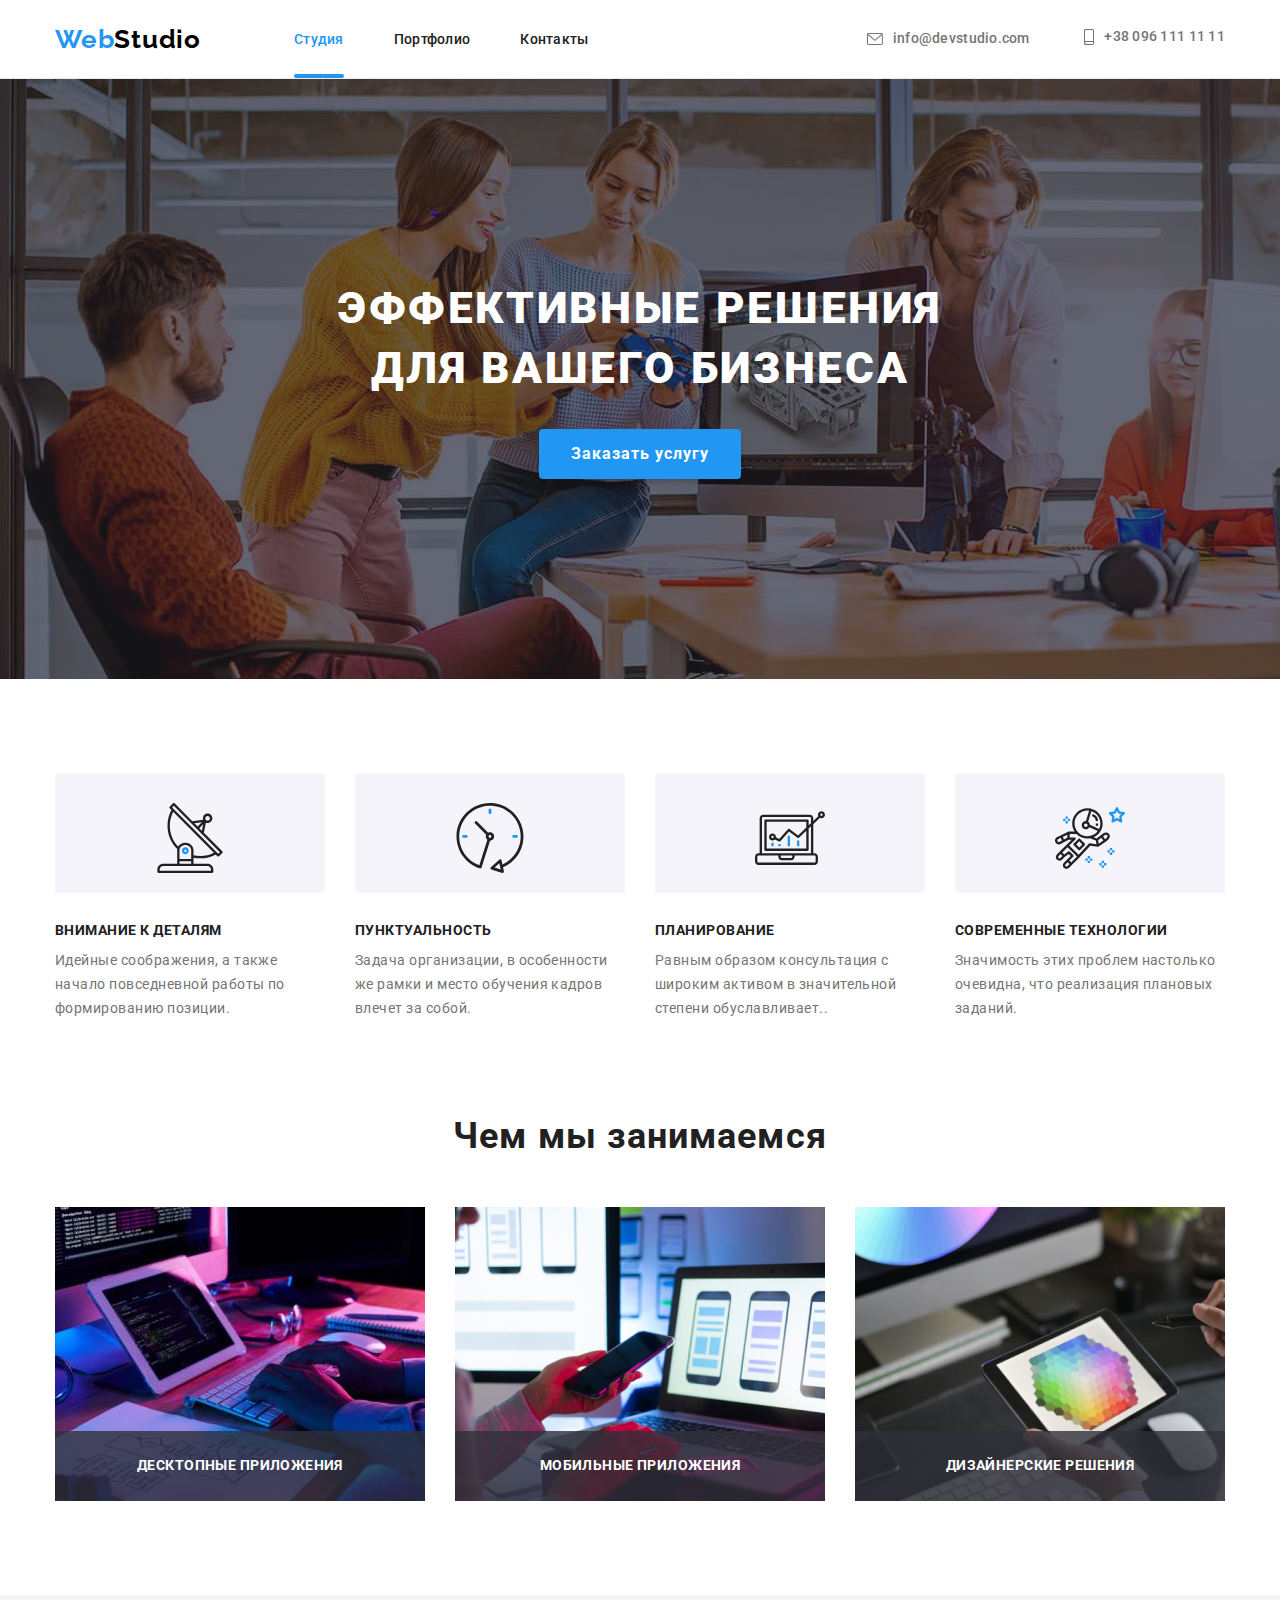
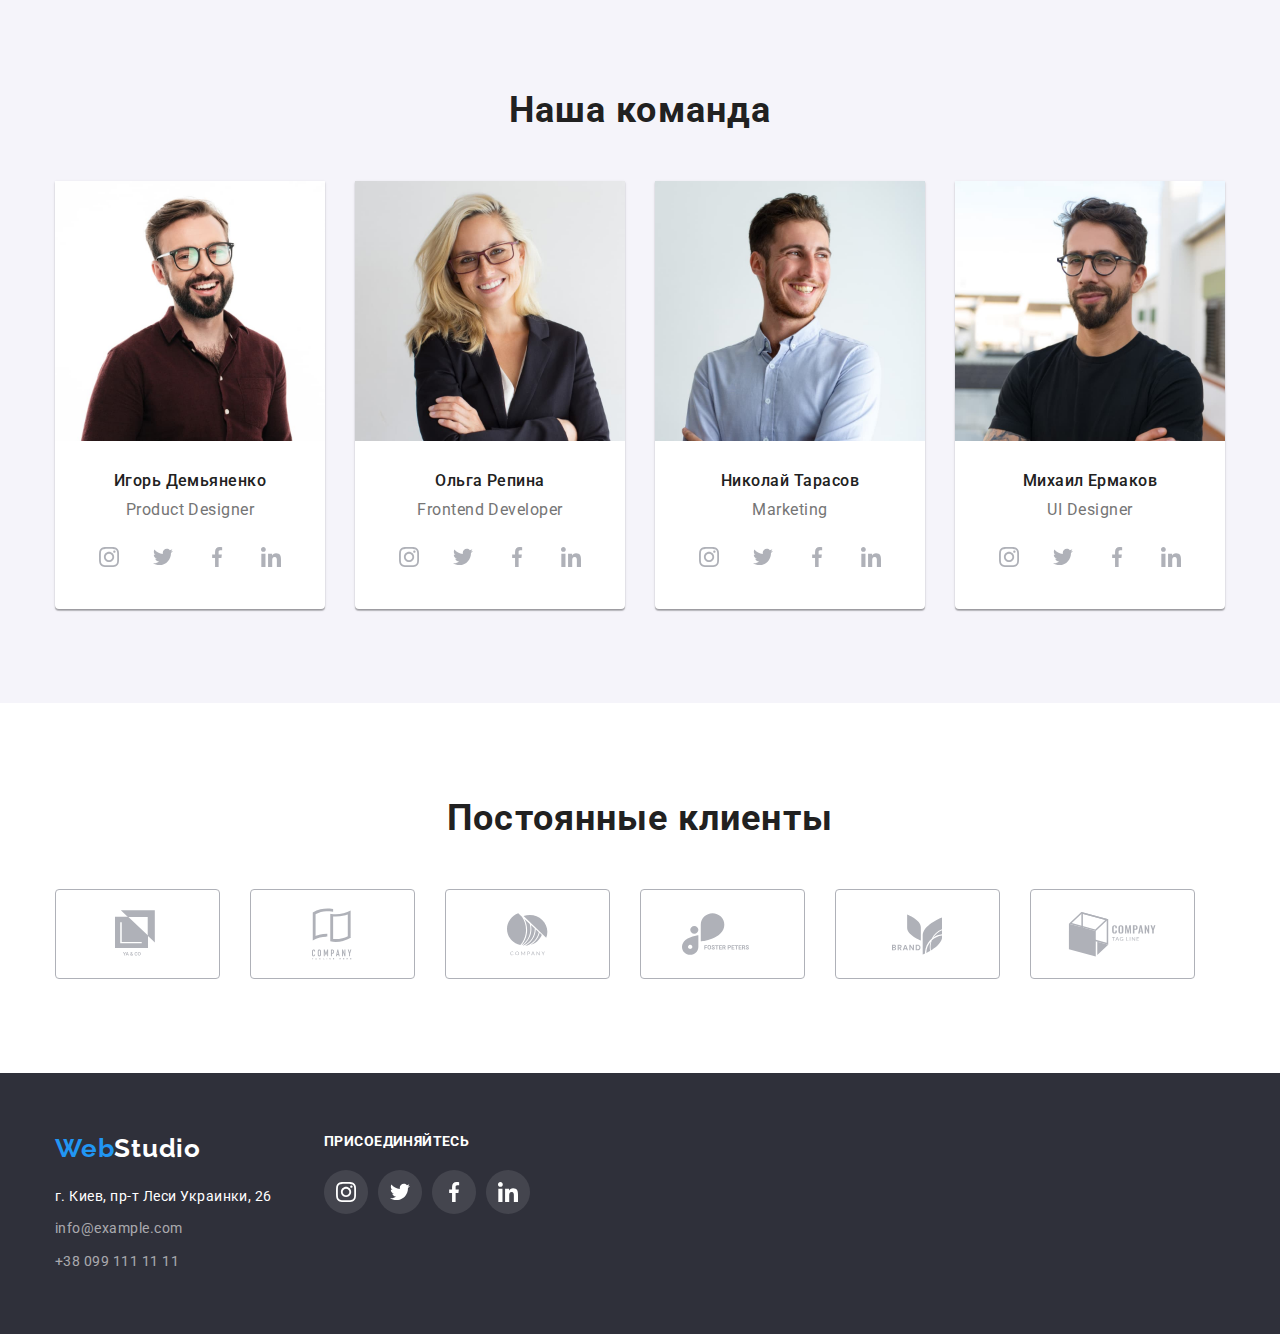
==== commit 8067f682: "изменяет футер" ====
--- a/index.html
+++ b/index.html
@@ -46,7 +46,7 @@
             
                 <div class="hero-inner">
                     <h1 class="title">Эффективные решения для вашего бизнеса</h1>
-                    <button type="button" class="button button-hero">Заказать услугу</button>
+                    <button data-modal-open type="button" class="button button-hero">Заказать услугу</button>
                 </div>
             
             
@@ -287,7 +287,7 @@
     <!-- Footer -->
     <footer class="footer">
         <div class="footer-container container">
-            <div>
+            <div class="footer-item">
                 <a href="./" class="logo inverse"><span class="accent">Web</span>Studio</a>
                 <address class="address">
                     <a href="https://goo.gl/maps/Cqjtd7NMXMsjPBQS7" class="map-link" target="_blank"
@@ -298,7 +298,7 @@
                     </ul>                
                 </address>
            </div>
-           <div class="follow-footer">
+           <div class="footer-item follow">
                <p>присоединяйтесь</p>
             <ul class="socilal-links list">
                 <li class="social-links-item"><a href="" target="_blank" rel="noopenner noreferrer nofollow" class="social link footer-link">
@@ -324,8 +324,14 @@
             </ul>
            </div>
             
-        </div>
+        </div> <!-- /container -->
         
     </footer>
+    <div class="backdrop is-hidden" data-modal>
+        <div class="modal">
+            <button data-modal-close class="modal-button">X</button>
+        </div>
+    </div>
+    <script src="./js/modal.js"></script>
 </body>
 </html>--- a/css/styles.css
+++ b/css/styles.css
@@ -152,7 +152,6 @@
   color: var(--accent-color);
 }
 .navigation-link::after {
-  display: none;
   content: '';
   position: absolute;
   bottom: 0;
@@ -161,13 +160,16 @@
   height: 4px;
   border-radius: 4px;
   background-color: var(--accent-color);
+  opacity: 0;
+  transition: opacity 250ms cubic-bezier(0.4, 0, 0.2, 1);
 }
 .current.navigation-link::after {
-  display: block;
+  opacity: 1;
 }
 
 .contacts-header .link {
-  display: inline-block;
+  display: inline-flex;
+  align-items: center;
   font-weight: 500;
   font-size: 14px;
   line-height: 1.14;
@@ -186,8 +188,7 @@
 }
 .contacts-header .icon {
   margin-right: 10px;
-  display: inline-block;
-  vertical-align: middle;
+
   fill: currentColor;
 }
 .contacts-header .link + .link {
@@ -216,7 +217,7 @@
     ),
     url(../images/hero_background.jpg);
 
-  background-position: center;
+  background-position: top, left;
   background-repeat: no-repeat;
   background-size: cover;
   /* background-color: var(--dark-bg-color); */
@@ -341,15 +342,18 @@
 }
 .employee-cards {
   display: flex;
-  justify-content: space-between;
-}
+ }
 .employee-cards-item {
-  flex-basis: 270px;
+  flex-basis: calc((100% - 4 * 30px)) / 4);
   text-align: center;
   background-color: #fff;
   box-shadow: 0px 1px 3px rgba(0, 0, 0, 0.12), 0px 1px 1px rgba(0, 0, 0, 0.14),
     0px 2px 1px rgba(0, 0, 0, 0.2);
   border-radius: 0px 0px 4px 4px;
+
+}
+.employee-cards-item:not(:last-child) {
+  margin-right: 30px;
 }
 .employee-content {
   padding: 30px 32px;
@@ -366,14 +370,22 @@
   margin-bottom: 16px;
 }
 .socilal-links {
-  display: flex;
+  display: inline-flex;
 }
 .social-links-item:not(:last-child) {
   margin-right: 10px;
 }
+.social-links-item .icon {
+  width: 20px;
+  height: 20px;
+}
+
 .social.link {
-  display: block;
-  padding: 12px;
+  display: flex;
+  justify-content: center;
+  align-items: center;
+  width: 44px;
+  height: 44px;
   border-radius: 50%;
   color: #afb1b8;
   background-color: #fff;
@@ -400,10 +412,11 @@
   margin-right: 30px;
 }
 .client-link {
-  display: block;
-  width: 170px;
+  display: flex;
+  display: flex;
+  justify-content: center;
+  align-items: center;
   height: 90px;
-  padding-top: 20px;
   color: #afb1b8;
   border-color: #afb1b8;
   border: 1px solid #afb1b8;
@@ -430,6 +443,12 @@
 .footer-container {
   display: flex;
 }
+.footer-item{
+  flex-basis: calc((100% - 4 * 30px)) / 4);
+}
+.footer-item:not(:last-child){
+  margin-right: 30px;
+}
 
 .map-link {
   font-size: 14px;
@@ -462,8 +481,7 @@
   color: var(--accent-color);
 }
 
-.follow-footer {
-  margin-left: 70px;
+.follow {
   font-weight: 700;
   font-size: 14px;
   line-height: 1.17;
@@ -472,7 +490,7 @@
   color: #fff;
   text-transform: uppercase;
 }
-.follow-footer > p {
+.follow > p {
   margin-bottom: 20px;
 }
 
@@ -485,6 +503,56 @@
 .social.link.footer-link:hover,
 .social.link.footer-link:focus {
   background-color: var(--accent-color);
+}
+
+/* Modal window */
+.backdrop {
+  position: fixed;
+  top: 0;
+  left: 0;
+
+  width: 100%;
+  height: 100%;
+
+  background: rgba(0, 0, 0, 0.2);
+  opacity: 1;
+  transition: opacity 250ms cubic-bezier(0.4, 0, 0.2, 1);
+}
+.backdrop.is-hidden {
+  visibility: hidden;
+  opacity: 0;
+  pointer-events: none;
+}
+
+.modal {
+  position: absolute;
+  top: 50%;
+  left: 50%;
+  transform: translate(-50%, -50%) scale(1);
+
+  width: 521px;
+  height: 528px;
+  padding: 10px;
+  background-color: #fff;
+
+  transition: transform 250ms cubic-bezier(0.4, 0, 0.2, 1);
+}
+.backdrop.is-hidden .modal {
+  transform: translate(-50%, -50%) scale(1.2);
+}
+.modal-button {
+  display: block;
+  margin-left: auto;
+
+  background-color: #fff;
+  border-color: transparent;
+  cursor: pointer;
+
+  transition: color 250ms cubic-bezier(0.4, 0, 0.2, 1);
+}
+.modal-button:hover,
+.modal-button:active {
+  color: var(--accent-color);
 }
 /* Portfolio */
 
@@ -520,11 +588,6 @@
   display: block;
 }
 
-.portfolio-cards img {
-  display: block;
-  max-width: 100%;
-  height: auto;
-}
 .portfolio-cards .content {
   padding: 20px 24px;
 
@@ -544,3 +607,29 @@
   font-size: 16px;
   line-height: 1.87;
 }
+.portfolio-thumb {
+  position: relative;
+  z-index: 1;
+
+  overflow: hidden;
+}
+.porfolio-overlay {
+  position: absolute;
+  z-index: 2;
+  transform: translateY(100%);
+
+  width: 100%;
+  height: 100%;
+  padding: 63px 24px;
+  font-size: 18px;
+  line-height: 1.56;
+  letter-spacing: 0.03em;
+  color: #fff;
+  background-color: rgba(33, 150, 243, 0.9);
+
+  transition: transform 250ms cubic-bezier(0.4, 0, 0.2, 1);
+}
+.portfolio-link:hover .porfolio-overlay,
+.portfolio-link:focus .porfolio-overlay {
+  transform: translateY(0);
+}
